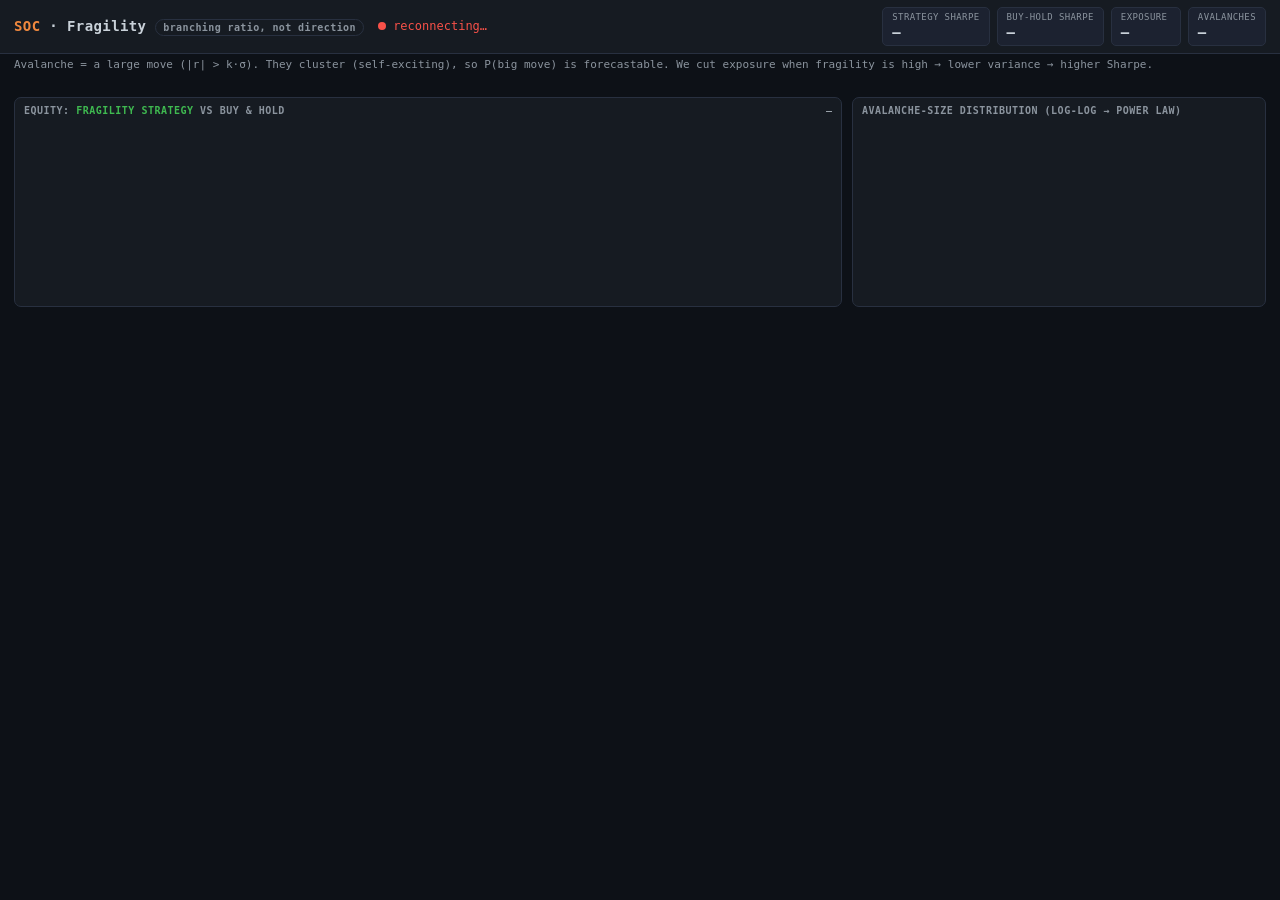
==== web/bouchaud.html @ 9f188173 "Bouchaud live dashboard: fragility/branching-ratio, avalanche power-law, strategy vs buy-hold" ====
<!doctype html>
<html lang="en">
<head>
<meta charset="utf-8" />
<meta name="viewport" content="width=device-width, initial-scale=1" />
<title>SOC Fragility — Bouchaud</title>
<link rel="stylesheet" href="style.css" />
<link rel="stylesheet" href="multi.css" />
</head>
<body>
<header>
  <h1><span class="soc">SOC</span> · Fragility <span class="feedtag">branching ratio, not direction</span></h1>
  <span class="conn"><span class="dot" id="conn"></span> <span id="connText">connecting…</span></span>
  <span class="spacer"></span>
  <div class="chips">
    <div class="chip"><div class="k">Strategy Sharpe</div><div class="v" id="cSharpe">—</div></div>
    <div class="chip"><div class="k">Buy-hold Sharpe</div><div class="v" id="cBh">—</div></div>
    <div class="chip"><div class="k">Exposure</div><div class="v" id="cExp">—</div></div>
    <div class="chip"><div class="k">Avalanches</div><div class="v" id="cAv">—</div></div>
  </div>
</header>
<div class="note" id="story">Avalanche = a large move (|r| &gt; k·σ). They cluster (self-exciting), so P(big move) is forecastable. We cut exposure when fragility is high → lower variance → higher Sharpe.</div>

<main class="uni-main">
  <div id="cards" class="uni-grid"></div>
  <div class="uni-bottom" style="height:210px">
    <div class="panel"><h2><span>Equity: <span style="color:var(--green)">fragility strategy</span> vs <span style="color:var(--muted)">buy &amp; hold</span></span><span class="cur" id="curEq">—</span></h2><canvas id="chEq"></canvas></div>
    <div class="panel"><h2><span>Avalanche-size distribution (log-log → power law)</span></h2><canvas id="chPow"></canvas></div>
  </div>
</main>
<script src="bouchaud.js"></script>
</body>
</html>
---- web/style.css ----
:root {
  --bg: #0d1117; --panel: #161b22; --panel2: #1c2230; --grid: #283040;
  --txt: #c9d1d9; --muted: #8b949e; --accent: #58a6ff;
  --xc: #f0883e; --price: #e6edf3; --green: #3fb950; --red: #f85149; --yellow: #d29922; --purple:#bc8cff;
}
* { box-sizing: border-box; }
html, body { height: 100%; }
body {
  margin: 0; background: var(--bg); color: var(--txt);
  font: 12px/1.35 ui-monospace, "SF Mono", Menlo, Consolas, monospace;
  display: flex; flex-direction: column; overflow: hidden;
}

/* header */
header { display: flex; align-items: center; gap: 14px; padding: 7px 14px;
  background: var(--panel); border-bottom: 1px solid var(--grid); flex: 0 0 auto; }
header h1 { font-size: 14px; margin: 0; letter-spacing: .4px; white-space: nowrap; }
header h1 .soc { color: var(--xc); }
#symbol { color: var(--accent); font-weight: bold; }
.feedtag { color: var(--muted); font-size: 10px; padding: 2px 7px; border: 1px solid var(--grid); border-radius: 9px; white-space: nowrap; }
.conn { white-space: nowrap; color: var(--muted); }
.dot { width: 8px; height: 8px; border-radius: 50%; background: var(--red); display: inline-block; }
.dot.on { background: var(--green); box-shadow: 0 0 6px var(--green); }
.spacer { flex: 1; }
.chips { display: flex; gap: 7px; }
.chip { background: var(--panel2); border: 1px solid var(--grid); border-radius: 5px; padding: 3px 9px; min-width: 70px; }
.chip .k { color: var(--muted); font-size: 9px; text-transform: uppercase; letter-spacing: .4px; }
.chip .v { font-size: 14px; font-weight: bold; }
.btn { background: var(--panel2); color: var(--txt); border: 1px solid var(--grid);
  border-radius: 5px; padding: 5px 11px; cursor: pointer; font: inherit; white-space: nowrap; }
.btn:hover { border-color: var(--accent); }
.btn.paused { color: var(--yellow); border-color: var(--yellow); }

/* tabs */
.tabs { display: flex; gap: 5px; padding: 7px 14px 0; flex: 0 0 auto; }
.tab { padding: 5px 15px; background: var(--panel); border: 1px solid var(--grid); border-bottom: none;
  border-radius: 5px 5px 0 0; cursor: pointer; color: var(--muted); font-size: 12px; }
.tab.active { color: var(--txt); background: var(--panel2); }
.note { color: var(--muted); font-size: 11px; padding: 4px 14px; flex: 0 0 auto; }

/* main grid */
main { padding: 4px 14px 12px; flex: 1 1 auto; overflow: hidden; }
.view { display: none; height: 100%; grid-template-columns: 2fr 1fr 1fr; grid-auto-rows: minmax(0,1fr); gap: 9px; }
.view.active { display: grid; }
.panel { background: var(--panel); border: 1px solid var(--grid); border-radius: 7px;
  padding: 6px 9px 4px; display: flex; flex-direction: column; min-height: 0; min-width: 0; }
.panel h2 { font-size: 10px; margin: 0 0 3px; color: var(--muted); text-transform: uppercase;
  letter-spacing: .5px; display: flex; justify-content: space-between; align-items: baseline; gap: 8px; flex: 0 0 auto; }
.panel h2 .cur { color: var(--txt); font-weight: normal; text-transform: none; letter-spacing: 0; }
.panel canvas { flex: 1 1 auto; width: 100%; min-height: 0; display: block; }
.span2 { grid-column: span 2; }
.span3 { grid-column: span 3; }
.swatch { display:inline-block; width:8px; height:8px; border-radius:2px; vertical-align:middle; margin-right:3px;}

/* readout panel */
.readout { display: grid; grid-template-columns: auto 1fr; gap: 3px 10px; align-content: start; font-size: 12px; }
.readout .lk { color: var(--muted); }
.pos { color: var(--green); } .neg { color: var(--red); } .flat { color: var(--muted); }

/* tooltip */
.tip { position: fixed; pointer-events: none; z-index: 50; background: #0b0e14ee; border: 1px solid var(--grid);
  border-radius: 5px; padding: 5px 8px; font-size: 11px; color: var(--txt); display: none; white-space: nowrap;
  box-shadow: 0 4px 14px #000a; }
.tip .tt { color: var(--muted); margin-bottom: 2px; }
.tip .row { display: flex; justify-content: space-between; gap: 12px; }
---- web/multi.css ----
.uni-main { padding: 10px 14px; flex: 1 1 auto; display: flex; flex-direction: column; gap: 10px; overflow: auto; }
.uni-grid { display: grid; grid-template-columns: repeat(auto-fit, minmax(265px, 1fr)); gap: 10px; }
.scard { background: var(--panel); border: 1px solid var(--grid); border-radius: 8px;
  padding: 8px 10px; display: flex; flex-direction: column; gap: 6px; }
.sc-head { display: flex; justify-content: space-between; align-items: baseline; }
.sc-sym { font-size: 15px; font-weight: bold; color: var(--accent); }
.sc-ret { font-size: 13px; font-weight: bold; }
.sc-spark { width: 100%; height: 78px; display: block; }
.sc-row { display: flex; justify-content: space-between; font-size: 12px; }
.sc-pos { font-weight: bold; }
.pbar { position: relative; height: 16px; background: var(--panel2); border: 1px solid var(--grid); border-radius: 4px; overflow: hidden; }
.pbar-fill { position: absolute; left: 0; top: 0; bottom: 0; width: 50%; }
.pbar-mid { position: absolute; left: 50%; top: 0; bottom: 0; width: 1px; background: var(--muted); }
.pbar-txt { position: absolute; width: 100%; text-align: center; font-size: 10px; line-height: 16px; color: var(--txt); z-index: 1; }
.sc-meta { display: flex; justify-content: space-between; font-size: 10px; color: var(--muted); }
.uni-bottom { display: grid; grid-template-columns: 2fr 1fr; gap: 10px; height: 185px; flex: 0 0 auto; }
.uni-bottom .panel { display: flex; flex-direction: column; }
.uni-bottom canvas { flex: 1 1 auto; width: 100%; min-height: 0; }
.heat { display: grid; gap: 3px; padding-top: 6px; }
.heat .cell { display: flex; align-items: center; justify-content: center; font-size: 10px;
  height: 30px; border-radius: 3px; color: #0d1117; font-weight: bold; }
.heat .lab { color: var(--muted); font-weight: normal; }
.phys { display: grid; grid-template-columns: 1fr 1fr 1fr; gap: 5px; margin-top: 4px; }
.pcell { background: var(--panel2); border: 1px solid var(--grid); border-radius: 4px; padding: 3px 4px 1px; }
.pcell .plab { font-size: 9px; color: var(--muted); text-align: center; margin-bottom: 1px; }
.pcell canvas { width: 100%; height: 104px; display: block; }
.mview { display: none; flex: 1 1 auto; min-height: 0; }
.mview.active { display: flex; flex-direction: column; gap: 10px; overflow: auto; padding: 10px 14px; }
.mspark { width: 100%; height: 120px; display: block; }
.prow { display: flex; flex-wrap: wrap; gap: 4px 12px; font-size: 11px; color: var(--muted); }
.prow b { color: var(--txt); }
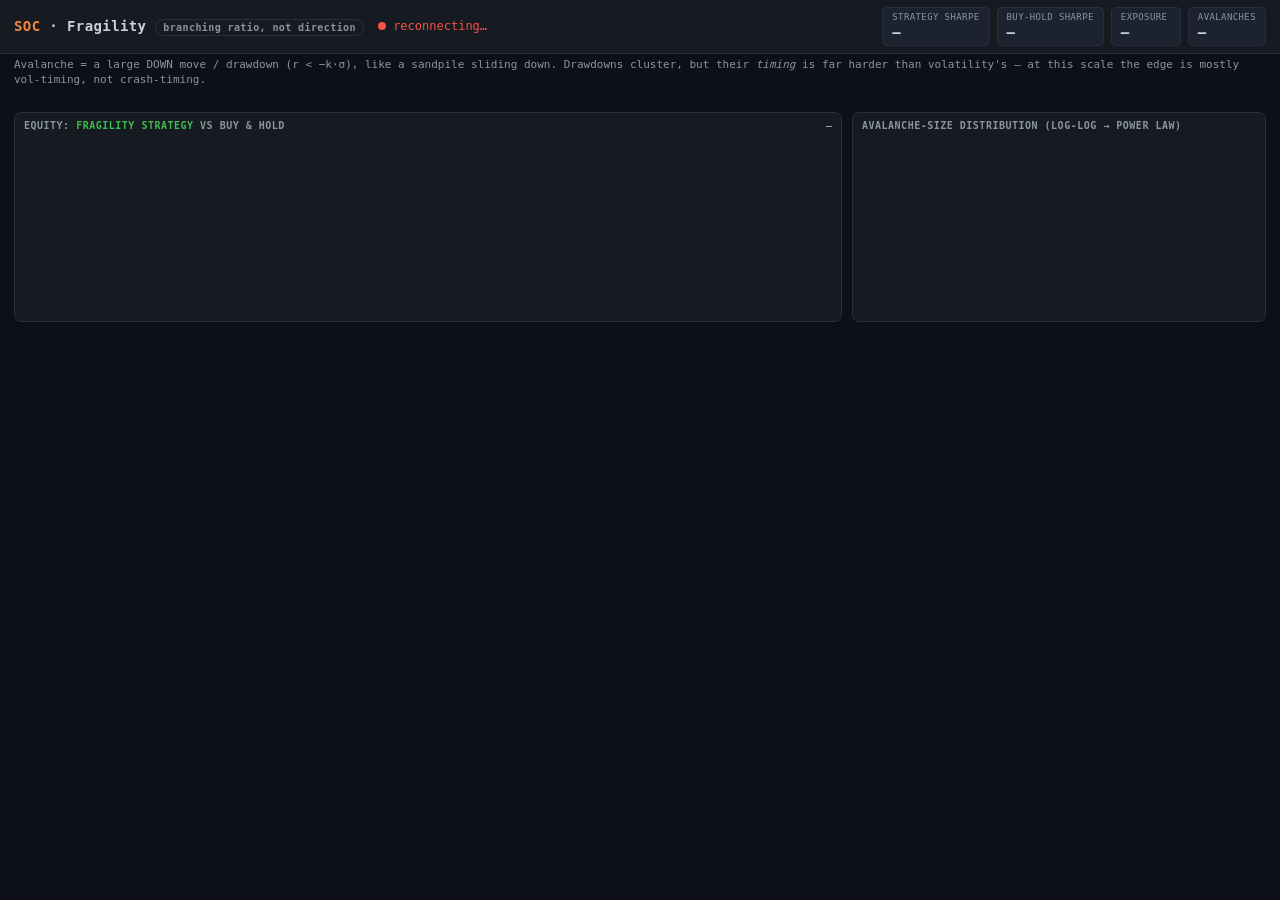
==== commit ce47721c: "Avalanche = downward only (drawdown), per the sandpile; drawdown sign barely predictable at minute s" ====
--- a/web/bouchaud.html
+++ b/web/bouchaud.html
@@ -19,7 +19,7 @@
     <div class="chip"><div class="k">Avalanches</div><div class="v" id="cAv">—</div></div>
   </div>
 </header>
-<div class="note" id="story">Avalanche = a large move (|r| &gt; k·σ). They cluster (self-exciting), so P(big move) is forecastable. We cut exposure when fragility is high → lower variance → higher Sharpe.</div>
+<div class="note" id="story">Avalanche = a large DOWN move / drawdown (r &lt; −k·σ), like a sandpile sliding down. Drawdowns cluster, but their <i>timing</i> is far harder than volatility's — at this scale the edge is mostly vol-timing, not crash-timing.</div>
 
 <main class="uni-main">
   <div id="cards" class="uni-grid"></div>
